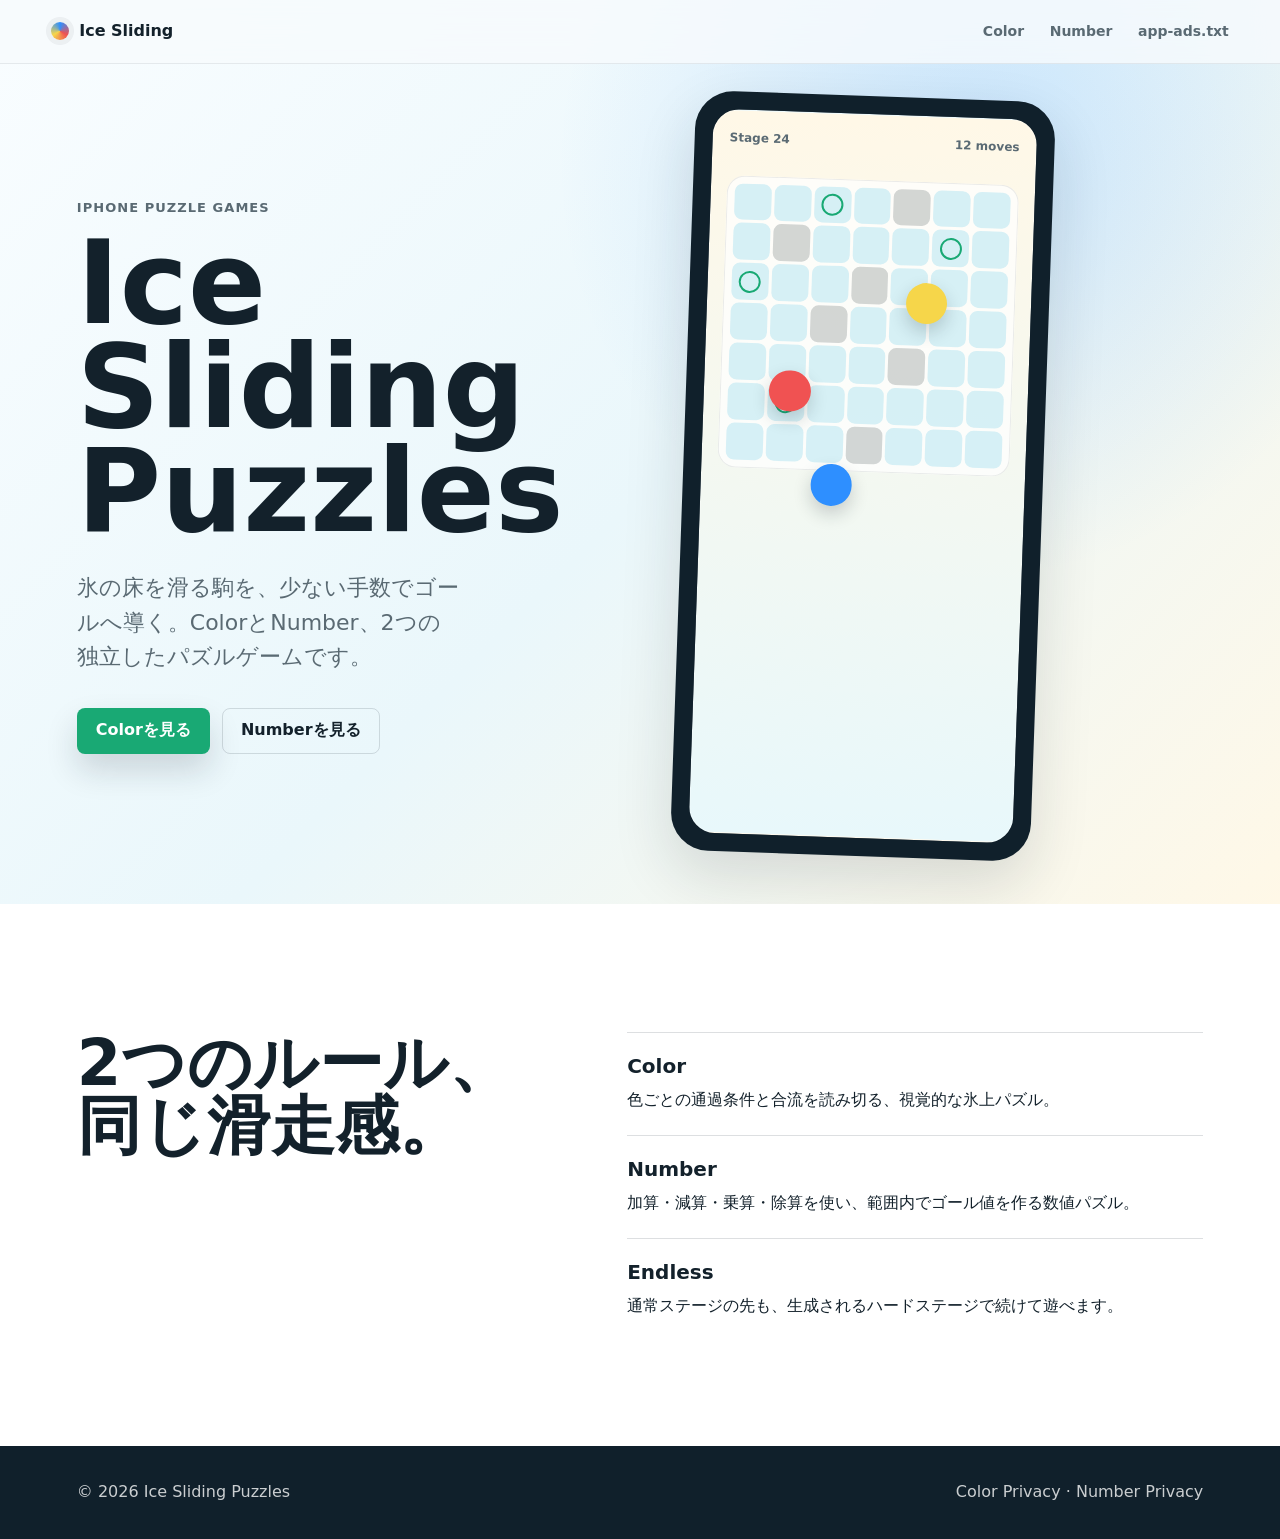
==== index.html @ fd280311 "Publish ice sliding public site" ====
<!doctype html>
<html lang="ja">
  <head>
    <meta charset="utf-8">
    <meta name="viewport" content="width=device-width, initial-scale=1">
    <title>Ice Sliding Puzzles</title>
    <meta name="description" content="Color and Number, two ice-sliding puzzle games for iPhone.">
    <link rel="stylesheet" href="/assets/site.css">
  </head>
  <body>
    <header class="site-header">
      <a class="brand-mark" href="/"><span class="mark-dot"></span><span>Ice Sliding</span></a>
      <nav class="nav-links" aria-label="Primary navigation">
        <a href="/color/">Color</a>
        <a href="/number/">Number</a>
        <a href="/app-ads.txt">app-ads.txt</a>
      </nav>
    </header>

    <main>
      <section class="hero">
        <div class="hero-text">
          <p class="eyebrow">iPhone puzzle games</p>
          <h1>Ice Sliding Puzzles</h1>
          <p class="subtitle">氷の床を滑る駒を、少ない手数でゴールへ導く。ColorとNumber、2つの独立したパズルゲームです。</p>
          <div class="actions">
            <a class="button primary" href="/color/">Colorを見る</a>
            <a class="button" href="/number/">Numberを見る</a>
          </div>
        </div>
        <div class="hero-visual" aria-hidden="true">
          <div class="phone">
            <div class="phone-screen">
              <div class="game-top"><span>Stage 24</span><span>12 moves</span></div>
              <div class="board">
                <span class="cell"></span><span class="cell"></span><span class="cell goal-color"></span><span class="cell"></span><span class="cell block"></span><span class="cell"></span><span class="cell"></span>
                <span class="cell"></span><span class="cell block"></span><span class="cell"></span><span class="cell"></span><span class="cell"></span><span class="cell goal-color"></span><span class="cell"></span>
                <span class="cell goal-color"></span><span class="cell"></span><span class="cell"></span><span class="cell block"></span><span class="cell"></span><span class="cell"></span><span class="cell"></span>
                <span class="cell"></span><span class="cell"></span><span class="cell block"></span><span class="cell"></span><span class="cell"></span><span class="cell"></span><span class="cell"></span>
                <span class="cell"></span><span class="cell"></span><span class="cell"></span><span class="cell"></span><span class="cell block"></span><span class="cell"></span><span class="cell"></span>
                <span class="cell"></span><span class="cell goal-color"></span><span class="cell"></span><span class="cell"></span><span class="cell"></span><span class="cell"></span><span class="cell"></span>
                <span class="cell"></span><span class="cell"></span><span class="cell"></span><span class="cell block"></span><span class="cell"></span><span class="cell"></span><span class="cell"></span>
              </div>
              <span class="piece" style="--x:1;--y:3;--piece:#f05252"></span>
              <span class="piece" style="--x:2;--y:5;--piece:#2e8fff"></span>
              <span class="piece" style="--x:4;--y:1;--piece:#f6d64a"></span>
            </div>
          </div>
        </div>
      </section>

      <section class="section alt">
        <div class="section-grid">
          <h2 data-reveal>2つのルール、同じ滑走感。</h2>
          <ul class="feature-list" data-reveal>
            <li><strong>Color</strong>色ごとの通過条件と合流を読み切る、視覚的な氷上パズル。</li>
            <li><strong>Number</strong>加算・減算・乗算・除算を使い、範囲内でゴール値を作る数値パズル。</li>
            <li><strong>Endless</strong>通常ステージの先も、生成されるハードステージで続けて遊べます。</li>
          </ul>
        </div>
      </section>
    </main>

    <footer class="footer">
      <div class="footer-inner">
        <span>© 2026 Ice Sliding Puzzles</span>
        <span><a href="/color/privacy.html">Color Privacy</a> · <a href="/number/privacy.html">Number Privacy</a></span>
      </div>
    </footer>
    <script src="/assets/site.js"></script>
  </body>
</html>
---- assets/site.css ----
:root {
  --ink: #13212b;
  --muted: #5a6a73;
  --paper: #f7fbfd;
  --ice: #dff4f8;
  --line: rgba(19, 33, 43, 0.14);
  --color-accent: #19a974;
  --number-accent: #1e79d8;
  --warm: #fff7df;
  --shadow: 0 24px 60px rgba(19, 33, 43, 0.14);
}

* {
  box-sizing: border-box;
}

html {
  background: var(--paper);
  color: var(--ink);
  font-family: Inter, ui-sans-serif, system-ui, -apple-system, BlinkMacSystemFont, "Helvetica Neue", Arial, sans-serif;
  line-height: 1.55;
  scroll-behavior: smooth;
}

body {
  margin: 0;
  min-width: 320px;
}

a {
  color: inherit;
  text-decoration: none;
}

.site-header {
  position: fixed;
  z-index: 20;
  top: 0;
  left: 0;
  right: 0;
  height: 64px;
  display: flex;
  align-items: center;
  justify-content: space-between;
  padding: 0 clamp(18px, 4vw, 52px);
  color: var(--ink);
  background: rgba(247, 251, 253, 0.82);
  backdrop-filter: blur(18px);
  border-bottom: 1px solid rgba(19, 33, 43, 0.08);
}

.brand-mark {
  display: inline-flex;
  align-items: center;
  gap: 10px;
  font-weight: 800;
}

.mark-dot {
  width: 18px;
  height: 18px;
  border-radius: 50%;
  background: conic-gradient(from 120deg, #f05252, #f6d64a, #2e8fff, #f05252);
  box-shadow: 0 0 0 5px rgba(19, 33, 43, 0.05);
}

.nav-links {
  display: flex;
  align-items: center;
  gap: clamp(14px, 2vw, 28px);
  color: var(--muted);
  font-size: 14px;
  font-weight: 700;
}

.nav-links a:hover {
  color: var(--ink);
}

.hero {
  min-height: 100svh;
  display: grid;
  grid-template-columns: minmax(0, 1fr) minmax(320px, 680px);
  align-items: center;
  gap: clamp(28px, 5vw, 74px);
  padding: 96px clamp(20px, 6vw, 84px) 48px;
  overflow: hidden;
  background:
    radial-gradient(circle at 76% 18%, rgba(46, 143, 255, 0.18), transparent 34%),
    linear-gradient(135deg, #f9fdff 0%, #eaf7fb 52%, #fff8e7 100%);
}

.hero.copy-narrow {
  grid-template-columns: minmax(0, 620px) minmax(320px, 640px);
}

.hero-text {
  max-width: 660px;
  animation: rise-in 720ms ease both;
}

.eyebrow {
  margin: 0 0 14px;
  color: var(--muted);
  font-size: 13px;
  font-weight: 800;
  letter-spacing: 0.08em;
  text-transform: uppercase;
}

h1 {
  margin: 0;
  font-size: clamp(56px, 9vw, 128px);
  line-height: 0.9;
  letter-spacing: 0;
}

.subtitle {
  max-width: 560px;
  margin: 28px 0 0;
  color: var(--muted);
  font-size: clamp(17px, 2vw, 22px);
}

.actions {
  display: flex;
  flex-wrap: wrap;
  gap: 12px;
  margin-top: 34px;
}

.button {
  display: inline-flex;
  align-items: center;
  justify-content: center;
  min-height: 46px;
  padding: 0 18px;
  border-radius: 8px;
  font-weight: 800;
  border: 1px solid var(--line);
  transition: transform 180ms ease, box-shadow 180ms ease, background 180ms ease;
}

.button.primary {
  color: white;
  border-color: transparent;
  background: var(--accent, var(--color-accent));
  box-shadow: 0 16px 32px rgba(19, 33, 43, 0.16);
}

.button:hover {
  transform: translateY(-2px);
  box-shadow: 0 18px 40px rgba(19, 33, 43, 0.14);
}

.hero-visual {
  position: relative;
  min-height: min(70svh, 680px);
  display: grid;
  place-items: center;
  animation: fade-in 900ms 120ms ease both;
}

.phone {
  width: min(360px, 76vw);
  aspect-ratio: 9 / 19;
  padding: 18px;
  border-radius: 38px;
  background: #10202b;
  box-shadow: var(--shadow);
  transform: rotate(2deg);
}

.phone-screen {
  height: 100%;
  border-radius: 26px;
  overflow: hidden;
  background: linear-gradient(180deg, #fff8e7, #e8f8fb);
  border: 1px solid rgba(255, 255, 255, 0.26);
}

.game-top {
  display: flex;
  justify-content: space-between;
  padding: 18px 16px 12px;
  color: var(--muted);
  font-size: 12px;
  font-weight: 800;
}

.board {
  width: calc(100% - 30px);
  aspect-ratio: 1;
  margin: 16px auto 0;
  display: grid;
  grid-template-columns: repeat(7, 1fr);
  grid-template-rows: repeat(7, 1fr);
  gap: 3px;
  padding: 8px;
  border-radius: 18px;
  background: rgba(255, 255, 255, 0.72);
  box-shadow: inset 0 0 0 1px rgba(19, 33, 43, 0.08);
}

.cell {
  position: relative;
  border-radius: 8px;
  background: rgba(210, 239, 245, 0.9);
}

.cell.block {
  background: rgba(19, 33, 43, 0.18);
}

.cell.goal-color::after,
.cell.goal-number::after {
  content: "";
  position: absolute;
  inset: 20%;
  border-radius: 50%;
  border: 2px solid var(--accent, var(--color-accent));
}

.piece {
  position: absolute;
  z-index: 3;
  width: 11.5%;
  aspect-ratio: 1;
  border-radius: 50%;
  left: calc(10.7% + var(--x) * 12.4%);
  top: calc(18.2% + var(--y) * 6.08%);
  background: var(--piece);
  box-shadow: 0 8px 18px rgba(19, 33, 43, 0.2);
  animation: slide-piece 4.8s ease-in-out infinite;
}

.piece:nth-of-type(2) {
  animation-delay: 240ms;
}

.piece:nth-of-type(3) {
  animation-delay: 480ms;
}

.number-piece {
  display: grid;
  place-items: center;
  color: white;
  font-weight: 900;
  font-size: 15px;
  background: var(--number-accent);
}

.operator {
  position: absolute;
  inset: 18%;
  display: grid;
  place-items: center;
  border-radius: 8px;
  color: white;
  background: var(--number-accent);
  font-size: 12px;
  font-weight: 900;
}

.section {
  padding: clamp(62px, 10vw, 128px) clamp(20px, 6vw, 84px);
}

.section.alt {
  background: #ffffff;
}

.section-grid {
  display: grid;
  grid-template-columns: minmax(0, 0.8fr) minmax(0, 1fr);
  gap: clamp(30px, 7vw, 90px);
  align-items: start;
}

.section h2 {
  margin: 0;
  font-size: clamp(34px, 5vw, 72px);
  line-height: 0.98;
}

.section p,
.policy p,
.policy li {
  color: var(--muted);
  font-size: 17px;
}

.feature-list {
  display: grid;
  gap: 22px;
  margin: 0;
  padding: 0;
  list-style: none;
}

.feature-list li {
  padding-top: 18px;
  border-top: 1px solid var(--line);
}

.feature-list strong {
  display: block;
  margin-bottom: 6px;
  font-size: 20px;
}

.policy {
  max-width: 900px;
  margin: 0 auto;
  padding: 112px 22px 80px;
}

.policy h1 {
  font-size: clamp(42px, 8vw, 84px);
}

.policy h2 {
  margin-top: 46px;
  font-size: 28px;
}

.policy a {
  color: var(--accent, var(--color-accent));
  font-weight: 800;
}

.footer {
  padding: 34px clamp(20px, 6vw, 84px);
  color: var(--muted);
  background: #10202b;
}

.footer,
.footer a {
  color: rgba(255, 255, 255, 0.78);
}

.footer-inner {
  display: flex;
  justify-content: space-between;
  gap: 18px;
  flex-wrap: wrap;
}

.color-theme {
  --accent: var(--color-accent);
}

.number-theme {
  --accent: var(--number-accent);
}

@keyframes rise-in {
  from {
    opacity: 0;
    transform: translateY(16px);
  }
  to {
    opacity: 1;
    transform: translateY(0);
  }
}

@keyframes fade-in {
  from {
    opacity: 0;
    transform: scale(0.98);
  }
  to {
    opacity: 1;
    transform: scale(1);
  }
}

@keyframes slide-piece {
  0%, 18%, 100% {
    transform: translate(0, 0);
  }
  44%, 62% {
    transform: translate(82px, 0);
  }
  78% {
    transform: translate(82px, 96px);
  }
}

@media (max-width: 820px) {
  .site-header {
    height: auto;
    min-height: 58px;
    padding: 12px 18px;
  }

  .nav-links {
    gap: 12px;
    font-size: 12px;
  }

  .hero,
  .hero.copy-narrow,
  .section-grid {
    grid-template-columns: 1fr;
  }

  .hero {
    padding-top: 88px;
  }

  .hero-visual {
    min-height: 460px;
  }
}
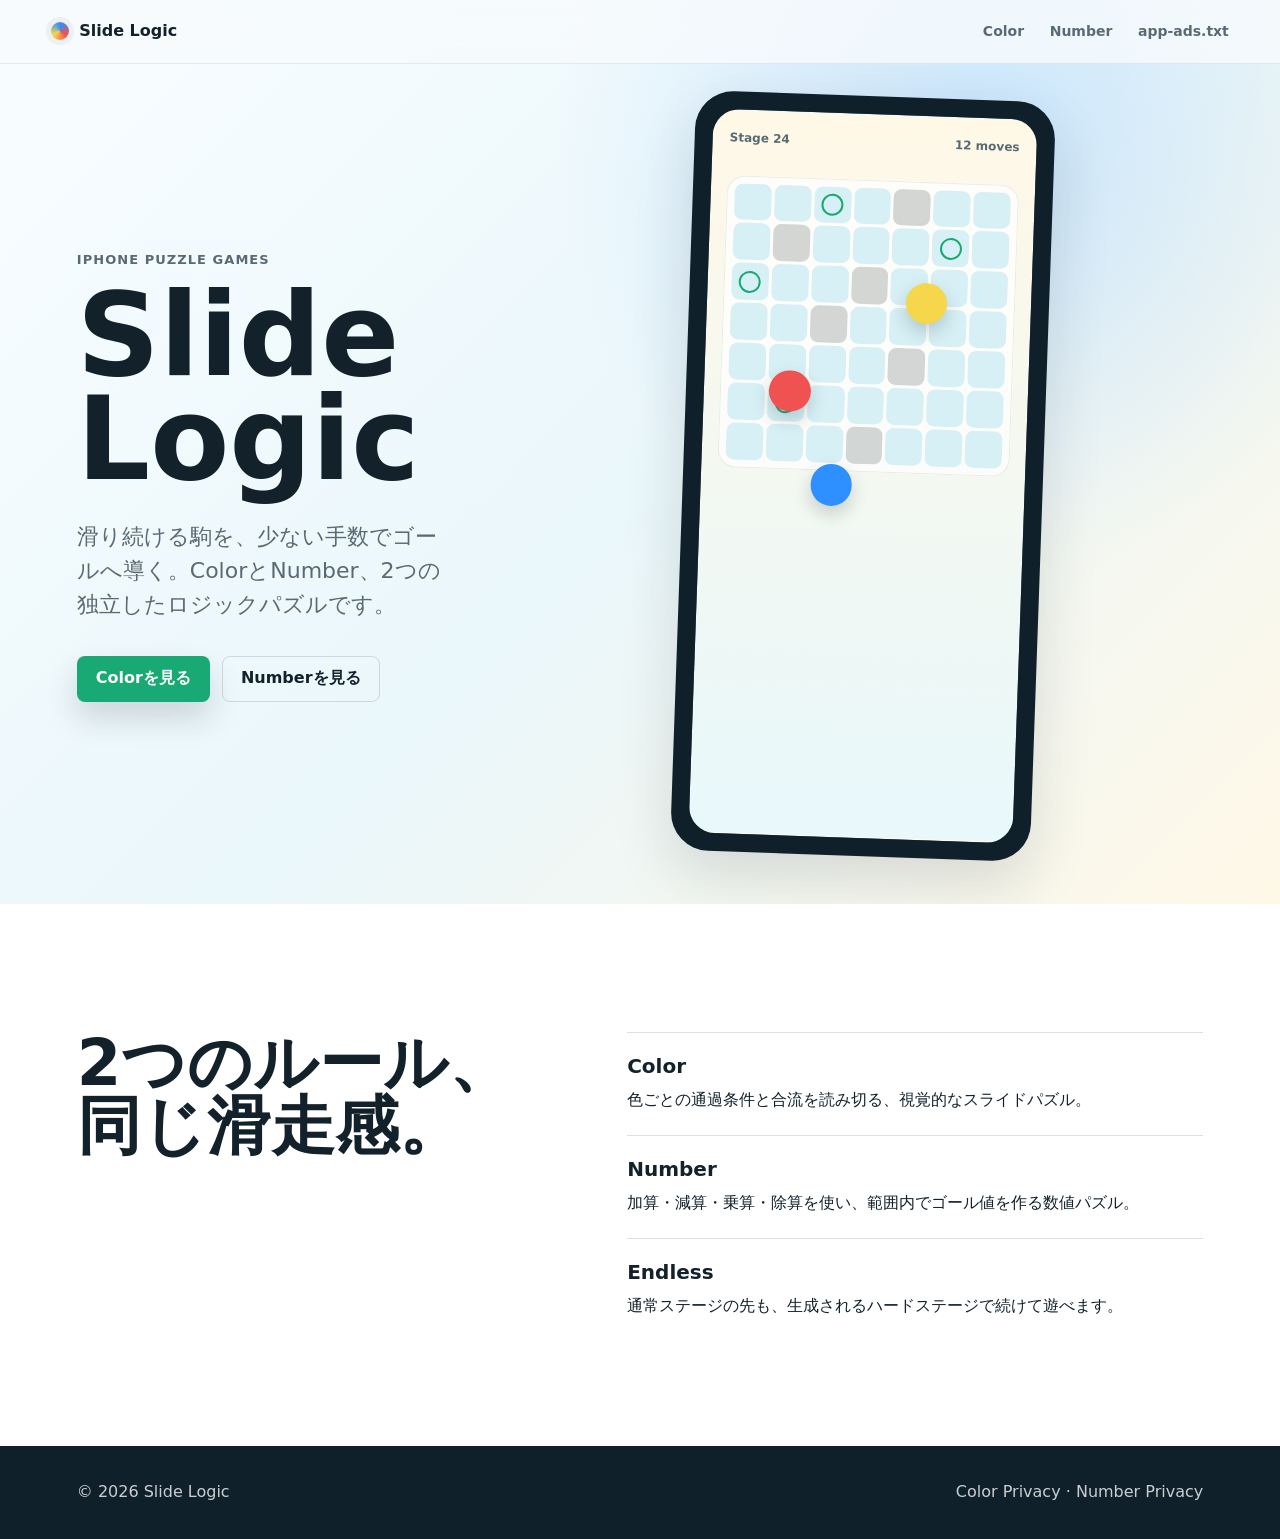
==== commit 46417f4b: "Rename site to Slide Logic" ====
--- a/index.html
+++ b/index.html
@@ -3,13 +3,13 @@
   <head>
     <meta charset="utf-8">
     <meta name="viewport" content="width=device-width, initial-scale=1">
-    <title>Ice Sliding Puzzles</title>
-    <meta name="description" content="Color and Number, two ice-sliding puzzle games for iPhone.">
+    <title>Slide Logic</title>
+    <meta name="description" content="Slide Logic: Color and Slide Logic: Number, two logic puzzle games for iPhone.">
     <link rel="stylesheet" href="/assets/site.css">
   </head>
   <body>
     <header class="site-header">
-      <a class="brand-mark" href="/"><span class="mark-dot"></span><span>Ice Sliding</span></a>
+      <a class="brand-mark" href="/"><span class="mark-dot"></span><span>Slide Logic</span></a>
       <nav class="nav-links" aria-label="Primary navigation">
         <a href="/color/">Color</a>
         <a href="/number/">Number</a>
@@ -21,8 +21,8 @@
       <section class="hero">
         <div class="hero-text">
           <p class="eyebrow">iPhone puzzle games</p>
-          <h1>Ice Sliding Puzzles</h1>
-          <p class="subtitle">氷の床を滑る駒を、少ない手数でゴールへ導く。ColorとNumber、2つの独立したパズルゲームです。</p>
+          <h1>Slide Logic</h1>
+          <p class="subtitle">滑り続ける駒を、少ない手数でゴールへ導く。ColorとNumber、2つの独立したロジックパズルです。</p>
           <div class="actions">
             <a class="button primary" href="/color/">Colorを見る</a>
             <a class="button" href="/number/">Numberを見る</a>
@@ -53,7 +53,7 @@
         <div class="section-grid">
           <h2 data-reveal>2つのルール、同じ滑走感。</h2>
           <ul class="feature-list" data-reveal>
-            <li><strong>Color</strong>色ごとの通過条件と合流を読み切る、視覚的な氷上パズル。</li>
+            <li><strong>Color</strong>色ごとの通過条件と合流を読み切る、視覚的なスライドパズル。</li>
             <li><strong>Number</strong>加算・減算・乗算・除算を使い、範囲内でゴール値を作る数値パズル。</li>
             <li><strong>Endless</strong>通常ステージの先も、生成されるハードステージで続けて遊べます。</li>
           </ul>
@@ -63,11 +63,10 @@
 
     <footer class="footer">
       <div class="footer-inner">
-        <span>© 2026 Ice Sliding Puzzles</span>
+        <span>© 2026 Slide Logic</span>
         <span><a href="/color/privacy.html">Color Privacy</a> · <a href="/number/privacy.html">Number Privacy</a></span>
       </div>
     </footer>
     <script src="/assets/site.js"></script>
   </body>
 </html>
-
